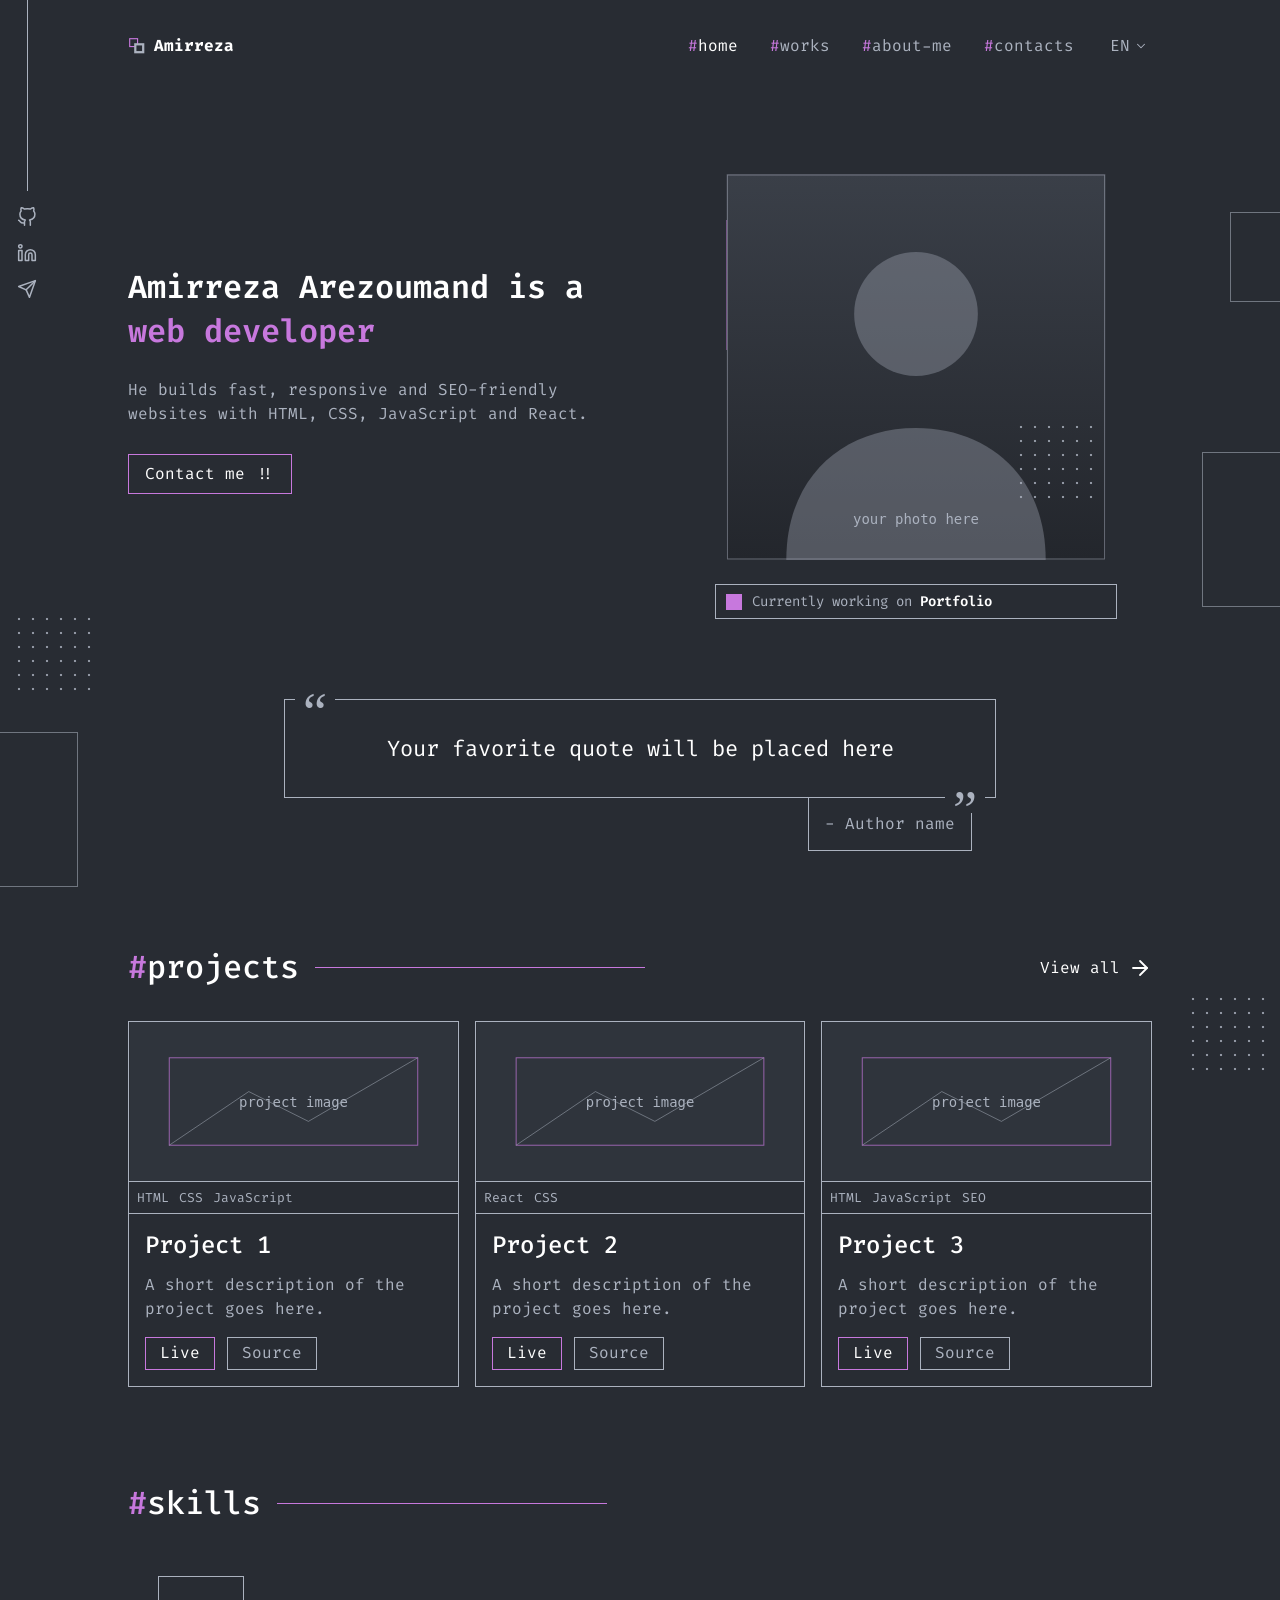
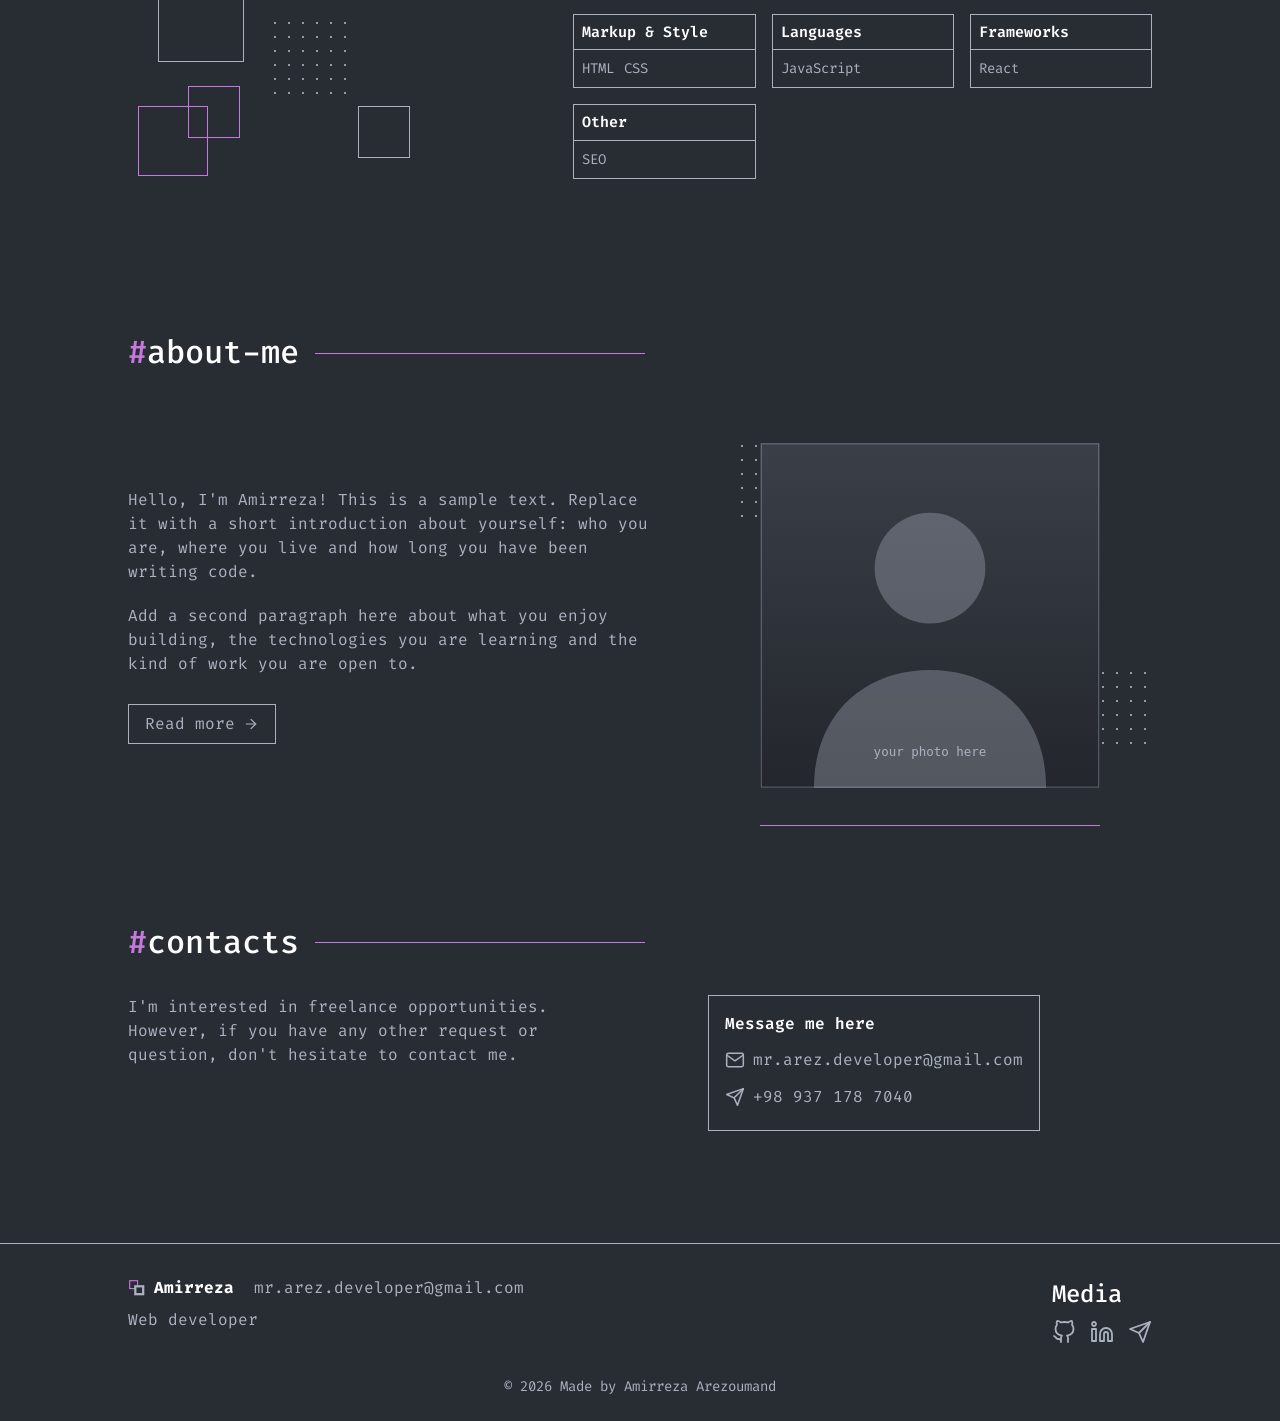
==== index.html @ 1bb5f2bb "Initial commit" ====
<!DOCTYPE html>
<html lang="en" dir="ltr">
<head>
  <meta charset="utf-8">
  <meta name="viewport" content="width=device-width, initial-scale=1">
  <title>Amirreza Arezoumand | Web Developer</title>
  <meta name="description" content="Portfolio of Amirreza Arezoumand, a web developer building fast, responsive and SEO-friendly websites with HTML, CSS, JavaScript and React.">
  <meta name="author" content="Amirreza Arezoumand">
  <meta name="theme-color" content="#282C33">
  <link rel="canonical" href="https://arezcompany.ir/">
  <link rel="icon" href="assets/favicon.svg" type="image/svg+xml">

  <meta property="og:type" content="website">
  <meta property="og:site_name" content="Amirreza Arezoumand">
  <meta property="og:title" content="Amirreza Arezoumand | Web Developer">
  <meta property="og:description" content="Portfolio of Amirreza Arezoumand, a web developer building fast, responsive and SEO-friendly websites.">
  <meta property="og:url" content="https://arezcompany.ir/">
  <meta name="twitter:card" content="summary">

  <script>
    // set direction/lang before first paint to avoid a flash
    try {
      var l = localStorage.getItem("lang") || ((navigator.language || "").toLowerCase().indexOf("fa") === 0 ? "fa" : "en");
      if (l === "fa") { document.documentElement.lang = "fa"; document.documentElement.dir = "rtl"; }
    } catch (e) {}
  </script>

  <link rel="preconnect" href="https://fonts.googleapis.com">
  <link rel="preconnect" href="https://fonts.gstatic.com" crossorigin>
  <link href="https://fonts.googleapis.com/css2?family=Fira+Code:wght@400;500;600;700&family=Vazirmatn:wght@400;500;600;700&display=swap" rel="stylesheet">
  <link rel="stylesheet" href="css/style.css">

  <script type="application/ld+json">
  {
    "@context": "https://schema.org",
    "@type": "Person",
    "name": "Amirreza Arezoumand",
    "jobTitle": "Web Developer",
    "url": "https://arezcompany.ir/",
    "email": "mailto:mr.arez.developer@gmail.com",
    "sameAs": [
      "https://github.com/Mr-AREZ",
      "https://www.linkedin.com/in/amirreza-arezoumand/"
    ]
  }
  </script>
</head>
<body data-page="home">

  <header class="site-header">
    <div class="container header-inner">
      <a class="brand" href="index.html"><img src="assets/logo.svg" alt="" width="18" height="18"><span>Amirreza</span></a>

      <nav class="main-nav" aria-label="Main">
        <ul>
          <li><a class="nav-link" data-page="home" href="index.html" data-i18n="nav.home">home</a></li>
          <li><a class="nav-link" data-page="projects" href="projects.html" data-i18n="nav.works">works</a></li>
          <li><a class="nav-link" data-page="about" href="about.html" data-i18n="nav.about">about-me</a></li>
          <li><a class="nav-link" data-page="contacts" href="contacts.html" data-i18n="nav.contacts">contacts</a></li>
        </ul>
        <div class="lang">
          <button class="lang-btn" type="button" aria-haspopup="true" aria-expanded="false" data-i18n-aria="lang.label" aria-label="Language">
            <span class="lang-current">EN</span><span data-icon="chevron"></span>
          </button>
          <div class="lang-menu">
            <button type="button" data-lang="en">EN</button>
            <button type="button" data-lang="fa">FA</button>
          </div>
        </div>
      </nav>

      <button class="burger" id="burger-open" type="button" aria-expanded="false" aria-controls="mobile-panel" data-i18n-aria="menu.open" aria-label="Open menu"><span data-icon="menu"></span></button>
    </div>
  </header>

  <div class="mobile-panel" id="mobile-panel">
    <div class="top">
      <a class="brand" href="index.html"><img src="assets/logo.svg" alt="" width="18" height="18"><span>Amirreza</span></a>
      <button class="burger" id="burger-close" type="button" style="display:inline-flex" data-i18n-aria="menu.close" aria-label="Close menu"><span data-icon="close"></span></button>
    </div>
    <ul>
      <li><a class="nav-link" data-page="home" href="index.html" data-i18n="nav.home">home</a></li>
      <li><a class="nav-link" data-page="projects" href="projects.html" data-i18n="nav.works">works</a></li>
      <li><a class="nav-link" data-page="about" href="about.html" data-i18n="nav.about">about-me</a></li>
      <li><a class="nav-link" data-page="contacts" href="contacts.html" data-i18n="nav.contacts">contacts</a></li>
    </ul>
    <div class="lang"><div class="lang-menu"><button type="button" data-lang="en">EN</button><button type="button" data-lang="fa">FA</button></div></div>
    <div class="socials">
      <a href="https://github.com/Mr-AREZ" target="_blank" rel="noopener" aria-label="GitHub"><span data-icon="github"></span></a>
      <a href="https://www.linkedin.com/in/amirreza-arezoumand/" target="_blank" rel="noopener" aria-label="LinkedIn"><span data-icon="linkedin"></span></a>
      <a href="https://t.me/+989371787040" target="_blank" rel="noopener" aria-label="Telegram"><span data-icon="telegram"></span></a>
    </div>
  </div>

  <div class="social-rail" aria-label="Social links">
    <a href="https://github.com/Mr-AREZ" target="_blank" rel="noopener" aria-label="GitHub"><span data-icon="github"></span></a>
    <a href="https://www.linkedin.com/in/amirreza-arezoumand/" target="_blank" rel="noopener" aria-label="LinkedIn"><span data-icon="linkedin"></span></a>
    <a href="https://t.me/+989371787040" target="_blank" rel="noopener" aria-label="Telegram"><span data-icon="telegram"></span></a>
  </div>

  <main>
    <span class="deco d1" aria-hidden="true"></span>
    <span class="deco d2" aria-hidden="true"></span>
    <span class="deco d3" aria-hidden="true"></span>
    <span class="deco-dots a dots" aria-hidden="true"></span>
    <span class="deco-dots b dots" aria-hidden="true"></span>

    <!-- hero -->
    <section class="hero">
      <div class="container hero-grid">
        <div>
          <h1 data-i18n-html="hero.title">Amirreza Arezoumand is a <span class="accent">web developer</span></h1>
          <p data-i18n="hero.sub">He builds fast, responsive and SEO-friendly websites with HTML, CSS, JavaScript and React.</p>
          <a class="btn" href="contacts.html" data-i18n="hero.btn">Contact me !!</a>
        </div>
        <div class="hero-wrap">
          <div class="hero-visual">
            <span class="frame-outline" aria-hidden="true"></span>
            <img class="portrait" src="assets/portrait-placeholder.svg" alt="" width="380" height="386">
            <span class="dots" aria-hidden="true"></span>
          </div>
          <p class="status"><i aria-hidden="true"></i><span data-i18n-html="hero.status">Currently working on <b>Portfolio</b></span></p>
        </div>
      </div>
    </section>

    <!-- quote -->
    <div class="container quote-wrap">
      <div class="quote-block">
        <blockquote class="quote" data-i18n="quote.text">Your favorite quote will be placed here</blockquote>
        <p class="quote-author" data-i18n="quote.author">- Author name</p>
      </div>
    </div>

    <!-- projects -->
    <section class="section" id="projects">
      <div class="container">
        <div class="section-head">
          <h2 class="section-title"><span class="hash">#</span><span data-i18n="projects.title">projects</span></h2>
          <span class="line" aria-hidden="true"></span>
          <a class="view-all" href="projects.html"><span data-i18n="projects.all">View all</span><span data-icon="arrow" data-flip></span></a>
        </div>
        <div class="cards">
          <article class="card">
            <img class="card-img" src="assets/project-placeholder.svg" alt="" width="330" height="160" loading="lazy">
            <div class="card-tags"><span>HTML</span><span>CSS</span><span>JavaScript</span></div>
            <div class="card-body">
              <h3 data-i18n="proj.name1">Project 1</h3>
              <p data-i18n="proj.desc">A short description of the project goes here.</p>
              <div class="card-actions">
                <a class="btn" href="#" data-i18n="proj.live">Live</a>
                <a class="btn secondary" href="#" data-i18n="proj.source">Source</a>
              </div>
            </div>
          </article>
          <article class="card">
            <img class="card-img" src="assets/project-placeholder.svg" alt="" width="330" height="160" loading="lazy">
            <div class="card-tags"><span>React</span><span>CSS</span></div>
            <div class="card-body">
              <h3 data-i18n="proj.name2">Project 2</h3>
              <p data-i18n="proj.desc">A short description of the project goes here.</p>
              <div class="card-actions">
                <a class="btn" href="#" data-i18n="proj.live">Live</a>
                <a class="btn secondary" href="#" data-i18n="proj.source">Source</a>
              </div>
            </div>
          </article>
          <article class="card">
            <img class="card-img" src="assets/project-placeholder.svg" alt="" width="330" height="160" loading="lazy">
            <div class="card-tags"><span>HTML</span><span>JavaScript</span><span>SEO</span></div>
            <div class="card-body">
              <h3 data-i18n="proj.name3">Project 3</h3>
              <p data-i18n="proj.desc">A short description of the project goes here.</p>
              <div class="card-actions">
                <a class="btn" href="#" data-i18n="proj.live">Live</a>
                <a class="btn secondary" href="#" data-i18n="proj.source">Source</a>
              </div>
            </div>
          </article>
        </div>
      </div>
    </section>

    <!-- skills -->
    <section class="section" id="skills">
      <div class="container">
        <div class="section-head">
          <h2 class="section-title"><span class="hash">#</span><span data-i18n="skills.title">skills</span></h2>
          <span class="line" aria-hidden="true"></span>
        </div>
        <div class="skills-layout">
          <div class="skills-decor" aria-hidden="true">
            <span class="sq" style="width:86px;height:86px;inset-inline-start:30px;top:20px"></span>
            <span class="sq p" style="width:70px;height:70px;inset-inline-start:10px;top:150px"></span>
            <span class="sq p" style="width:52px;height:52px;inset-inline-start:60px;top:130px"></span>
            <span class="sq" style="width:52px;height:52px;inset-inline-start:230px;top:150px"></span>
            <span class="dots" style="inset-inline-start:140px;top:60px"></span>
          </div>
          <div class="skills-grid">
            <div class="skill-box"><h3 data-i18n="skills.markup">Markup &amp; Style</h3><p><span>HTML</span><span>CSS</span></p></div>
            <div class="skill-box"><h3 data-i18n="skills.lang">Languages</h3><p><span>JavaScript</span></p></div>
            <div class="skill-box"><h3 data-i18n="skills.fw">Frameworks</h3><p><span>React</span></p></div>
            <div class="skill-box"><h3 data-i18n="skills.other">Other</h3><p><span>SEO</span></p></div>
          </div>
        </div>
      </div>
    </section>

    <!-- about -->
    <section class="section" id="about">
      <div class="container">
        <div class="section-head">
          <h2 class="section-title"><span class="hash">#</span><span data-i18n="about.title">about-me</span></h2>
          <span class="line" aria-hidden="true"></span>
        </div>
        <div class="about-grid">
          <div class="about-text">
            <p data-i18n="about.p1">Hello, I'm Amirreza! This is a sample text. Replace it with a short introduction about yourself: who you are, where you live and how long you have been writing code.</p>
            <p data-i18n="about.p2">Add a second paragraph here about what you enjoy building, the technologies you are learning and the kind of work you are open to.</p>
            <a class="btn secondary" href="about.html"><span data-i18n="about.btn">Read more</span><span data-icon="arrow" data-flip></span></a>
          </div>
          <div class="about-visual">
            <span class="dots" aria-hidden="true"></span>
            <img src="assets/portrait-placeholder.svg" alt="" width="340" height="420" loading="lazy">
            <span class="dots b" aria-hidden="true"></span>
          </div>
        </div>
      </div>
    </section>

    <!-- contacts -->
    <section class="section" id="contacts">
      <div class="container">
        <div class="section-head">
          <h2 class="section-title"><span class="hash">#</span><span data-i18n="contacts.title">contacts</span></h2>
          <span class="line" aria-hidden="true"></span>
        </div>
        <div class="contact-grid">
          <p data-i18n="contacts.text" style="max-width:505px">I'm interested in freelance opportunities. However, if you have any other request or question, don't hesitate to contact me.</p>
          <div class="contact-box">
            <h3 data-i18n="contacts.box">Message me here</h3>
            <ul>
              <li><a href="mailto:mr.arez.developer@gmail.com"><span data-icon="mail"></span>mr.arez.developer@gmail.com</a></li>
              <li><a href="https://t.me/+989371787040" target="_blank" rel="noopener"><span data-icon="telegram"></span>+98 937 178 7040</a></li>
            </ul>
          </div>
        </div>
      </div>
    </section>
  </main>

  <footer class="site-footer">
    <div class="container">
      <div class="footer-grid">
        <div class="footer-brand">
          <div class="brand"><img src="assets/logo.svg" alt="" width="18" height="18"><span>Amirreza</span><a class="mail" href="mailto:mr.arez.developer@gmail.com">mr.arez.developer@gmail.com</a></div>
          <p data-i18n="footer.role">Web developer</p>
        </div>
        <div class="footer-media">
          <h4 data-i18n="footer.media">Media</h4>
          <ul>
            <li><a href="https://github.com/Mr-AREZ" target="_blank" rel="noopener" aria-label="GitHub"><span data-icon="github"></span></a></li>
            <li><a href="https://www.linkedin.com/in/amirreza-arezoumand/" target="_blank" rel="noopener" aria-label="LinkedIn"><span data-icon="linkedin"></span></a></li>
            <li><a href="https://t.me/+989371787040" target="_blank" rel="noopener" aria-label="Telegram"><span data-icon="telegram"></span></a></li>
          </ul>
        </div>
      </div>
      <p class="copyright">© <span class="year">2026</span> <span data-i18n="footer.copy">Made by Amirreza Arezoumand</span></p>
    </div>
  </footer>

  <script src="js/i18n.js"></script>
  <script src="js/main.js"></script>
</body>
</html>
---- css/style.css ----
/* ==========================================================
   Portfolio — Amirreza Arezoumand
   Design tokens taken from the "Portfolio (Community)" Figma file
   ========================================================== */

:root {
  --bg: #282c33;
  --primary: #c778dd;
  --gray: #abb2bf;
  --white: #ffffff;
  --container: 1024px;
  --gutter: 16px;
  --font-latin: "Fira Code", ui-monospace, "SFMono-Regular", Menlo, Consolas, monospace;
  --font-fa: "Vazirmatn", "Fira Code", system-ui, sans-serif;
}

*,
*::before,
*::after { box-sizing: border-box; margin: 0; padding: 0; }

html { scroll-behavior: smooth; }

body {
  background: var(--bg);
  color: var(--gray);
  font-family: var(--font-latin);
  font-size: 16px;
  line-height: 1.5;
  min-height: 100vh;
  display: flex;
  flex-direction: column;
  position: relative;
  overflow-x: hidden;
}

html[lang="fa"] body { font-family: var(--font-fa); line-height: 1.8; }

img, svg { display: block; max-width: 100%; }
a { color: inherit; text-decoration: none; }
ul { list-style: none; }
button { font: inherit; color: inherit; background: none; border: 0; cursor: pointer; }

:focus-visible { outline: 2px solid var(--primary); outline-offset: 3px; }

.container { width: min(var(--container), 100% - 2 * var(--gutter)); margin-inline: auto; position: relative; z-index: 1; }
main { flex: 1; position: relative; overflow-x: clip; }
html { overflow-x: clip; }

.accent { color: var(--primary); }
.sr-only { position: absolute; width: 1px; height: 1px; overflow: hidden; clip: rect(0 0 0 0); white-space: nowrap; }

/* ---------- icons ---------- */
.icon { width: 24px; height: 24px; fill: none; stroke: currentColor; stroke-width: 1.8; stroke-linecap: round; stroke-linejoin: round; }
html[dir="rtl"] .icon-flip { transform: scaleX(-1); }

/* ---------- header ---------- */
.site-header { padding-block: 32px; position: relative; z-index: 20; }
.header-inner { display: flex; align-items: center; justify-content: space-between; gap: 24px; }

.brand { display: inline-flex; align-items: center; gap: 8px; color: var(--white); font-weight: 700; font-size: 16px; }
.brand img { width: 18px; height: 18px; }

.main-nav { display: flex; align-items: center; gap: 32px; }
.main-nav ul { display: flex; gap: 32px; }
.nav-link { color: var(--gray); transition: color .2s; }
.nav-link::before { content: "#"; color: var(--primary); }
.nav-link:hover, .nav-link.active { color: var(--white); }

/* language switcher */
.lang { position: relative; }
.lang-btn { display: inline-flex; align-items: center; gap: 4px; color: var(--gray); padding: 2px 4px; }
.lang-btn:hover { color: var(--white); }
.lang-btn .icon { width: 14px; height: 14px; }
.lang-menu { position: absolute; inset-inline-end: 0; top: calc(100% + 8px); min-width: 72px; border: 1px solid var(--gray); background: var(--bg); display: none; z-index: 30; }
.lang.open .lang-menu { display: block; }
.lang-menu button { display: block; width: 100%; padding: 6px 12px; text-align: start; color: var(--gray); }
.lang-menu button:hover, .lang-menu button[aria-current="true"] { color: var(--white); background: rgba(171, 178, 191, .12); }

/* burger */
.burger { display: none; color: var(--gray); }
.mobile-panel { display: none; }

/* social rail (desktop) */
.social-rail { position: absolute; inset-inline-start: 17px; top: 0; z-index: 2; display: flex; flex-direction: column; align-items: center; gap: 16px; }
.social-rail::before { content: ""; width: 1px; height: 191px; background: var(--gray); }
.social-rail a { color: var(--gray); transition: color .2s; }
.social-rail a:hover { color: var(--primary); }
.social-rail .icon { width: 20px; height: 20px; }

/* ---------- buttons ---------- */
.btn { display: inline-flex; align-items: center; gap: 8px; padding: 8px 16px; border: 1px solid var(--primary); color: var(--white); line-height: 1.4; cursor: pointer; transition: background .2s, border-color .2s; }
.btn:hover { background: rgba(199, 120, 221, .2); }
.btn.secondary { border-color: var(--gray); color: var(--gray); }
.btn.secondary:hover { background: rgba(171, 178, 191, .12); color: var(--white); }
.btn .icon { width: 16px; height: 16px; }
.btn[disabled] { opacity: .6; cursor: progress; }

/* ---------- titles ---------- */
.section { padding-block: 48px; }
.section-head { display: flex; align-items: center; gap: 16px; margin-bottom: 32px; }
.section-title { display: flex; align-items: center; gap: 0; font-size: 32px; font-weight: 500; color: var(--white); line-height: 1.3; }
.section-title .hash { color: var(--primary); }
.section-head .line { height: 1px; background: var(--primary); flex: 0 1 clamp(40px, 30vw, 330px); min-width: 24px; }
.section-head .view-all { white-space: nowrap; margin-inline-start: auto; color: var(--white); display: inline-flex; align-items: center; gap: 8px; }
.section-head .view-all:hover { color: var(--primary); }

.page-head { padding-top: 48px; }
.page-title { font-size: 32px; font-weight: 500; color: var(--white); line-height: 1.3; }
.page-title .slash { color: var(--primary); }
.page-sub { margin-top: 8px; }

/* ---------- hero ---------- */
.hero { padding-block: 48px 32px; }
.hero-grid { display: grid; grid-template-columns: 1.1fr 1fr; gap: 32px; align-items: center; }
.hero h1 { font-size: 32px; line-height: 1.4; font-weight: 600; color: var(--white); }
html[lang="fa"] .hero h1 { line-height: 1.6; }
.hero p { margin-top: 24px; max-width: 460px; }
.hero .btn { margin-top: 28px; }

.hero-visual { position: relative; min-height: 420px; display: flex; justify-content: center; align-items: flex-end; }
.hero-visual .portrait { width: min(380px, 100%); height: 386px; object-fit: contain; position: relative; z-index: 1; }
.frame-outline { position: absolute; z-index: 0; inset-inline-start: 0; top: 80px; width: 130px; height: 130px; border: 1px solid var(--primary); }
.frame-outline::after { content: ""; position: absolute; inset-inline-start: 38px; top: -26px; width: 72px; height: 72px; border: 1px solid var(--primary); }
.hero-visual .dots { position: absolute; inset-inline-end: 8px; bottom: 56px; z-index: 2; }
.status { position: relative; z-index: 2; margin-top: -1px; display: flex; align-items: center; gap: 10px; border: 1px solid var(--gray); padding: 6px 10px; font-size: 14px; background: var(--bg); width: min(402px, 100%); }
.status i { width: 16px; height: 16px; background: var(--primary); flex: none; }
.status b { color: var(--white); font-weight: 600; }
.hero-wrap { display: flex; flex-direction: column; align-items: center; }

.dots { width: 84px; height: 84px; background-image: radial-gradient(circle, var(--gray) 1px, transparent 1.6px); background-size: 14px 14px; opacity: .8; }

/* ---------- quote ---------- */
.quote-wrap { padding-block: 48px; display: flex; justify-content: center; }
.quote { position: relative; max-width: 712px; width: 100%; border: 1px solid var(--gray); padding: 32px; color: var(--white); font-size: 22px; line-height: 1.5; text-align: center; background: var(--bg); }
html[lang="fa"] .quote { font-size: 20px; }
.quote::before, .quote::after { position: absolute; background: var(--bg); padding: 0 8px; color: var(--gray); font-size: 54px; line-height: 1; height: 30px; font-family: Georgia, serif; }
.quote::before { content: "\201C"; inset-inline-start: 10px; top: -14px; }
.quote::after { content: "\201D"; inset-inline-end: 10px; bottom: -16px; }
.quote-block { max-width: 712px; width: 100%; display: flex; flex-direction: column; }
.quote-author { align-self: flex-end; margin-inline-end: 24px; margin-top: -1px; border: 1px solid var(--gray); padding: 14px 16px; color: var(--gray); }

/* ---------- cards ---------- */
.cards { display: grid; grid-template-columns: repeat(3, 1fr); gap: 16px; align-items: start; }
.card { border: 1px solid var(--gray); background: var(--bg); transition: border-color .2s; }
.card:hover { border-color: var(--primary); }
.card-img { width: 100%; height: 160px; object-fit: cover; border-bottom: 1px solid var(--gray); }
.card-tags { padding: 6px 8px; border-bottom: 1px solid var(--gray); font-size: 13px; display: flex; flex-wrap: wrap; gap: 4px 10px; }
.card-body { padding: 16px; }
.card-body h3 { color: var(--white); font-size: 24px; font-weight: 500; line-height: 1.3; }
.card-body p { margin-top: 12px; }
.card-actions { margin-top: 16px; display: flex; flex-wrap: wrap; gap: 12px; }
.card-actions .btn { padding: 4px 14px; }

/* ---------- skills ---------- */
.skills-layout { display: grid; grid-template-columns: 1fr 1.4fr; gap: 32px; align-items: center; }
.skills-decor { position: relative; min-height: 280px; }
.skills-decor .sq { position: absolute; border: 1px solid var(--gray); }
.skills-decor .sq.p { border-color: var(--primary); }
.skills-decor .dots { position: absolute; }
.skills-grid { display: grid; grid-template-columns: repeat(auto-fill, minmax(170px, 1fr)); gap: 16px; align-items: start; }
.skill-box { border: 1px solid var(--gray); }
.skill-box h3 { color: var(--white); font-size: 15px; font-weight: 600; padding: 6px 8px; border-bottom: 1px solid var(--gray); }
.skill-box p { padding: 8px; font-size: 14px; display: flex; flex-wrap: wrap; gap: 4px 10px; }

/* ---------- about ---------- */
.about-grid { display: grid; grid-template-columns: 1.2fr 1fr; gap: 48px; align-items: center; }
.about-text p + p { margin-top: 20px; }
.about-text .btn { margin-top: 28px; }
.about-visual { position: relative; display: flex; justify-content: center; }
.about-visual img { width: min(340px, 100%); height: 420px; object-fit: contain; position: relative; z-index: 1; border-bottom: 1px solid var(--primary); }
.about-visual .dots { position: absolute; inset-inline-start: 6%; top: 8%; }
.about-visual .dots.b { inset-inline-start: auto; inset-inline-end: 0; top: auto; bottom: 18%; }

/* ---------- contacts ---------- */
.contact-grid { display: grid; grid-template-columns: 1.2fr 1fr; gap: 48px; align-items: start; }
.contact-box { border: 1px solid var(--gray); padding: 16px; width: fit-content; min-width: 230px; }
.contact-box h3 { color: var(--white); font-size: 16px; font-weight: 600; margin-bottom: 12px; }
.contact-box li + li { margin-top: 8px; }
.contact-box a { display: inline-flex; align-items: center; gap: 8px; color: var(--gray); direction: ltr; unicode-bidi: plaintext; }
.contact-box a:hover { color: var(--primary); }
.contact-box .icon { width: 20px; height: 20px; }

.form { display: grid; gap: 16px; max-width: 560px; }
.field label { display: block; margin-bottom: 6px; color: var(--white); font-size: 14px; }
.field input, .field textarea { width: 100%; background: transparent; color: var(--white); border: 1px solid var(--gray); padding: 8px 12px; font: inherit; }
.field input:hover, .field textarea:hover { border-color: var(--white); }
.field input:focus, .field textarea:focus { outline: none; border-color: var(--primary); }
.field textarea { min-height: 140px; resize: vertical; }
.hp { position: absolute; left: -9999px; width: 1px; height: 1px; opacity: 0; }
.form-status { min-height: 1.5em; font-size: 14px; }
.form-status.ok { color: #7ee2a8; }
.form-status.err { color: #ff8a8a; }

/* ---------- footer ---------- */
.site-footer { border-top: 1px solid var(--gray); margin-top: 64px; padding-block: 32px 24px; position: relative; z-index: 1; }
.footer-grid { display: flex; justify-content: space-between; gap: 24px; flex-wrap: wrap; }
.footer-brand .brand { margin-bottom: 8px; flex-wrap: wrap; row-gap: 2px; }
.footer-brand a.mail { margin-inline-start: 12px; font-weight: 400; color: var(--gray); }
.footer-brand a.mail:hover { color: var(--primary); }
.footer-media h4 { color: var(--white); font-size: 24px; font-weight: 500; margin-bottom: 8px; }
.footer-media ul { display: flex; gap: 14px; }
.footer-media a { color: var(--gray); }
.footer-media a:hover { color: var(--primary); }
.copyright { text-align: center; margin-top: 32px; font-size: 14px; }

/* ---------- decorations ---------- */
.deco { position: absolute; border: 1px solid var(--gray); opacity: .55; pointer-events: none; z-index: 0; }
.deco.d1 { width: 155px; height: 155px; inset-inline-start: -77px; top: 640px; }
.deco.d2 { width: 155px; height: 155px; inset-inline-end: -77px; top: 360px; }
.deco.d3 { width: 90px; height: 90px; inset-inline-end: -40px; top: 120px; }
.deco-dots { position: absolute; z-index: 0; pointer-events: none; }
.deco-dots.a { inset-inline-start: 12px; top: 520px; }
.deco-dots.b { inset-inline-end: 10px; top: 900px; }

/* ---------- responsive ---------- */
@media (max-width: 1100px) {
  .social-rail { display: none; }
  .deco, .deco-dots { display: none; }
}

@media (max-width: 860px) {
  .main-nav { display: none; }
  .burger { display: inline-flex; z-index: 60; }
  .site-header { padding-block: 16px; }

  .mobile-panel { position: fixed; inset: 0; z-index: 50; background: var(--bg); padding: 16px; display: none; flex-direction: column; }
  .mobile-panel.open { display: flex; }
  .mobile-panel .top { display: flex; justify-content: space-between; align-items: center; }
  .mobile-panel ul { margin-top: 48px; display: grid; gap: 28px; }
  .mobile-panel .nav-link { font-size: 32px; color: var(--white); }
  .mobile-panel .lang { margin-top: 32px; }
  .mobile-panel .lang-menu { position: static; display: flex; gap: 8px; border: 0; margin-top: 8px; }
  .mobile-panel .lang-menu button { border: 1px solid var(--gray); width: auto; }
  .mobile-panel .socials { margin-top: auto; display: flex; justify-content: center; gap: 16px; padding-bottom: 32px; }
  .mobile-panel .socials a { color: var(--gray); }
  .mobile-panel .socials .icon { width: 32px; height: 32px; }

  .hero-grid, .about-grid, .contact-grid, .skills-layout { grid-template-columns: 1fr; }
  .hero h1 { font-size: 28px; }
  .hero-visual { min-height: 0; }
  .skills-decor { display: none; }
  .cards { grid-template-columns: 1fr; }
  .quote-wrap { padding-inline: 8px; }
  .quote { font-size: 18px; padding: 28px 20px; }
  .quote-author { margin-inline-end: 8px; }
  .section-title, .page-title { font-size: 28px; }
  .section-head { gap: 12px; }
  .footer-brand a.mail { margin-inline-start: 0; flex-basis: 100%; }
  .about-visual img { height: 340px; }
}

@media (min-width: 861px) and (max-width: 1000px) {
  .cards { grid-template-columns: repeat(2, 1fr); }
}

@media (prefers-reduced-motion: reduce) {
  html { scroll-behavior: auto; }
  * { transition: none !important; }
}
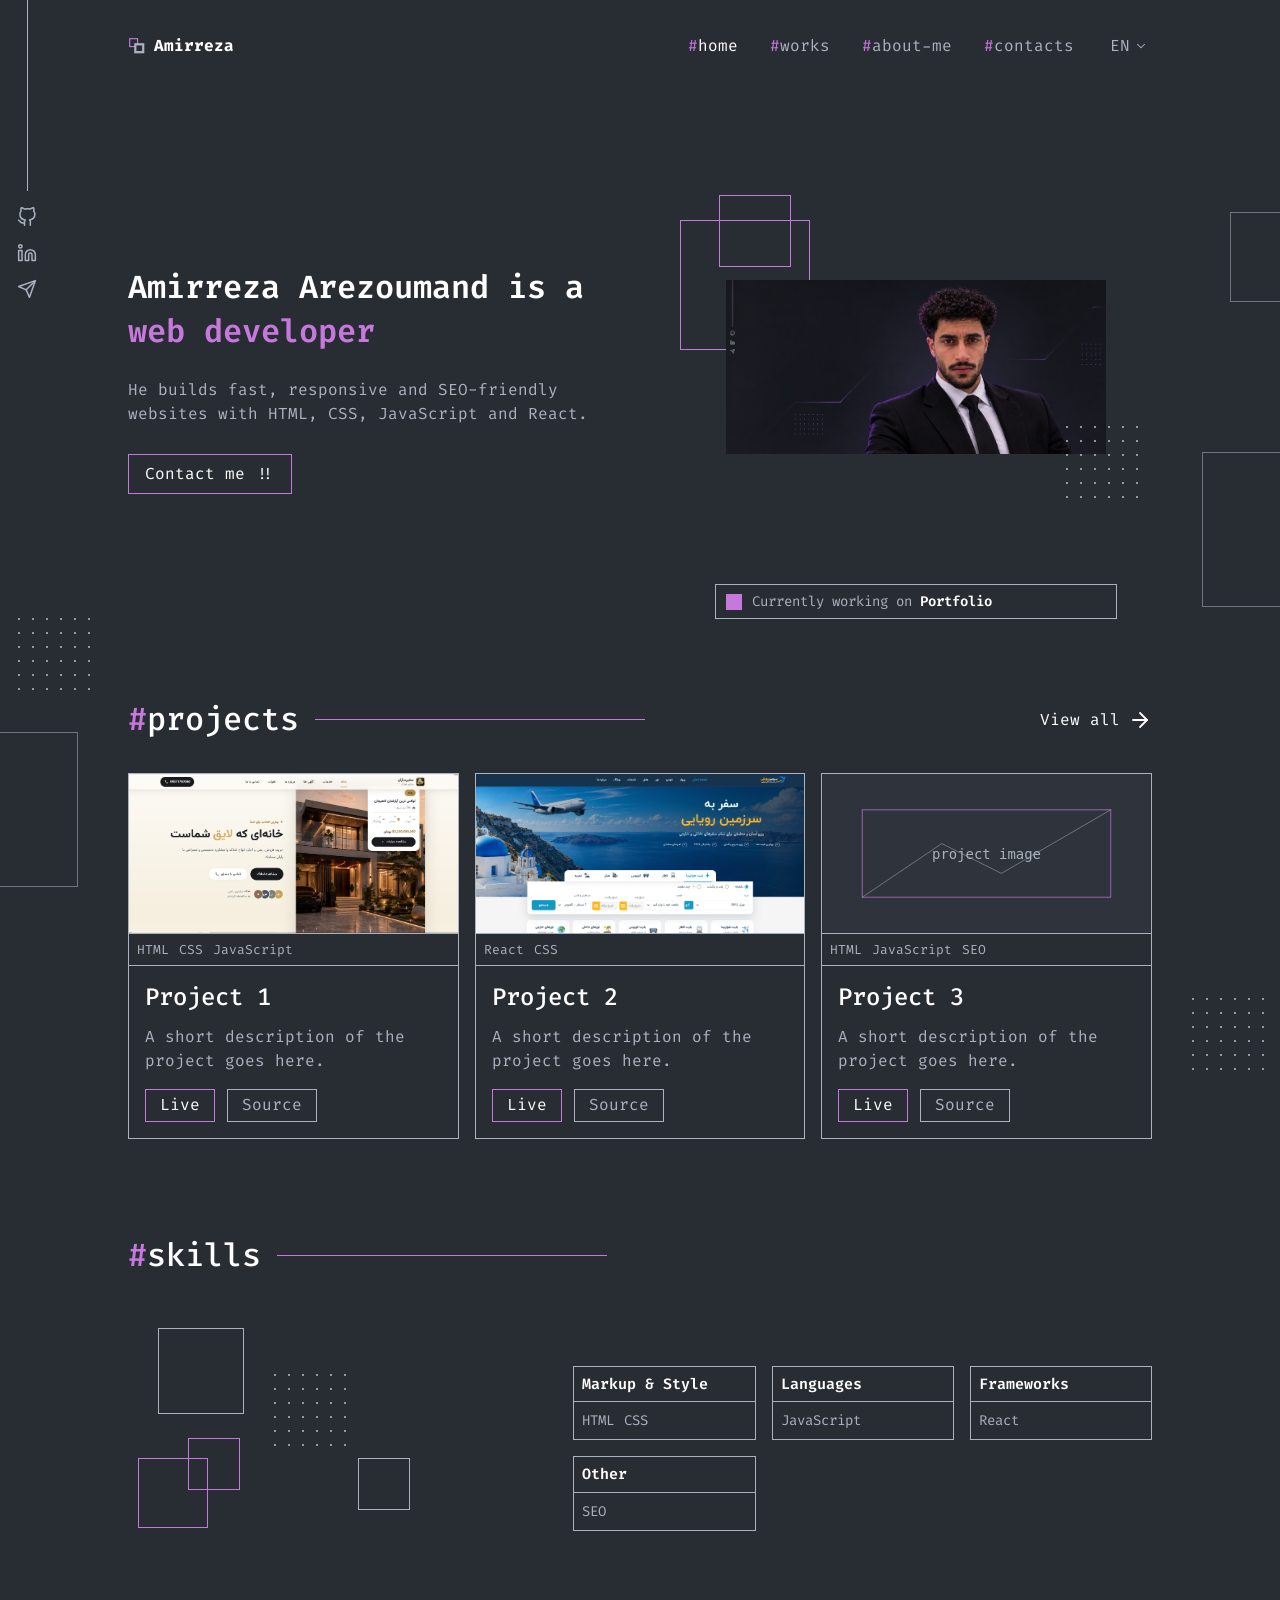
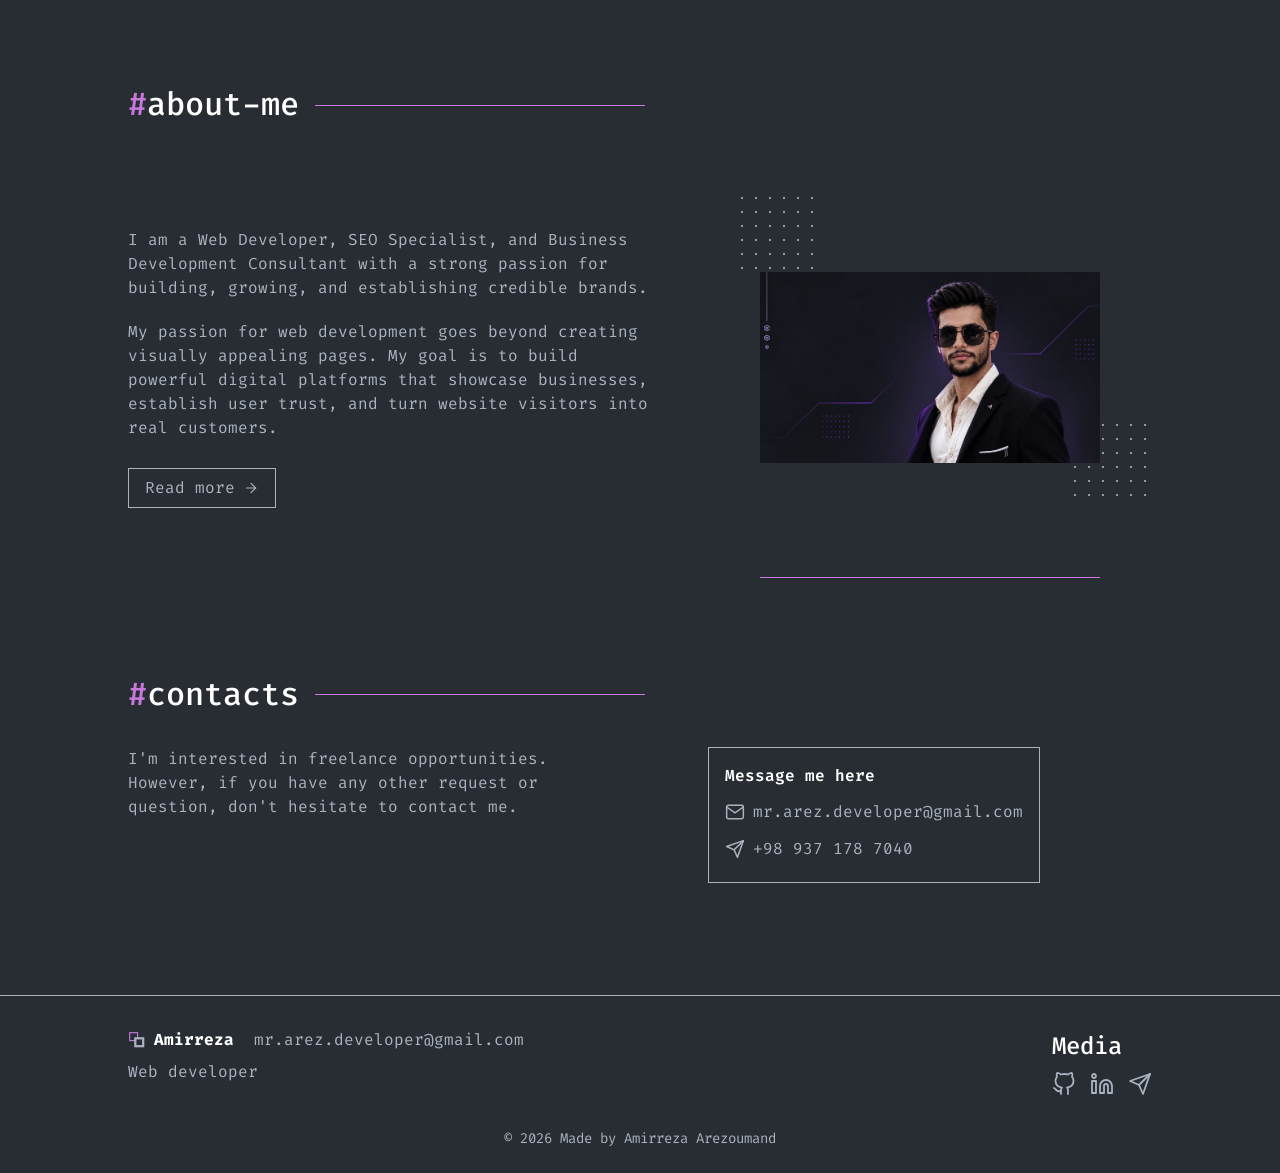
==== commit f2d3e092: "feat(content): add personal profile, project details, and assets" ====
--- a/index.html
+++ b/index.html
@@ -116,21 +116,13 @@
         <div class="hero-wrap">
           <div class="hero-visual">
             <span class="frame-outline" aria-hidden="true"></span>
-            <img class="portrait" src="assets/portrait-placeholder.svg" alt="" width="380" height="386">
+            <img class="portrait" src="./assets/Images/Me.png" alt="" width="380" height="386">
             <span class="dots" aria-hidden="true"></span>
           </div>
           <p class="status"><i aria-hidden="true"></i><span data-i18n-html="hero.status">Currently working on <b>Portfolio</b></span></p>
         </div>
       </div>
     </section>
-
-    <!-- quote -->
-    <div class="container quote-wrap">
-      <div class="quote-block">
-        <blockquote class="quote" data-i18n="quote.text">Your favorite quote will be placed here</blockquote>
-        <p class="quote-author" data-i18n="quote.author">- Author name</p>
-      </div>
-    </div>
 
     <!-- projects -->
     <section class="section" id="projects">
@@ -142,26 +134,26 @@
         </div>
         <div class="cards">
           <article class="card">
-            <img class="card-img" src="assets/project-placeholder.svg" alt="" width="330" height="160" loading="lazy">
+            <img class="card-img" src="./assets/Images/safirsazanImg.PNG" alt="" width="330" height="160" loading="lazy">
             <div class="card-tags"><span>HTML</span><span>CSS</span><span>JavaScript</span></div>
             <div class="card-body">
               <h3 data-i18n="proj.name1">Project 1</h3>
-              <p data-i18n="proj.desc">A short description of the project goes here.</p>
+              <p data-i18n="proj.desc">Designed and developed a professional real estate website for Safir Sazan, a real estate consultancy based in Lahijan, Iran.</p>
               <div class="card-actions">
-                <a class="btn" href="#" data-i18n="proj.live">Live</a>
-                <a class="btn secondary" href="#" data-i18n="proj.source">Source</a>
+                <a class="btn" href="https://safirsazan.ir" data-i18n="proj.live">Live</a>
+                <a class="btn secondary" href="https://github.com/armin-panahi/safirsazan.ir" data-i18n="proj.source">Source</a>
               </div>
             </div>
           </article>
           <article class="card">
-            <img class="card-img" src="assets/project-placeholder.svg" alt="" width="330" height="160" loading="lazy">
+            <img class="card-img" src="./assets/Images/sarzaminRoyayiImg.PNG" alt="" width="330" height="160" loading="lazy">
             <div class="card-tags"><span>React</span><span>CSS</span></div>
             <div class="card-body">
               <h3 data-i18n="proj.name2">Project 2</h3>
               <p data-i18n="proj.desc">A short description of the project goes here.</p>
               <div class="card-actions">
-                <a class="btn" href="#" data-i18n="proj.live">Live</a>
-                <a class="btn secondary" href="#" data-i18n="proj.source">Source</a>
+                <a class="btn" href="https://sarzaminroyayi.ir" data-i18n="proj.live">Live</a>
+                <a class="btn secondary" href="https://sarzaminroyayi.ir" data-i18n="proj.source">Source</a>
               </div>
             </div>
           </article>
@@ -215,13 +207,13 @@
         </div>
         <div class="about-grid">
           <div class="about-text">
-            <p data-i18n="about.p1">Hello, I'm Amirreza! This is a sample text. Replace it with a short introduction about yourself: who you are, where you live and how long you have been writing code.</p>
-            <p data-i18n="about.p2">Add a second paragraph here about what you enjoy building, the technologies you are learning and the kind of work you are open to.</p>
+            <p data-i18n="about.p1">I am a Web Developer, SEO Specialist, and Business Development Consultant with a strong passion for building, growing, and establishing credible brands.</p>
+            <p data-i18n="about.p2">My passion for web development goes beyond creating visually appealing pages. My goal is to build powerful digital platforms that showcase businesses, establish user trust, and turn website visitors into real customers.</p>
             <a class="btn secondary" href="about.html"><span data-i18n="about.btn">Read more</span><span data-icon="arrow" data-flip></span></a>
           </div>
           <div class="about-visual">
             <span class="dots" aria-hidden="true"></span>
-            <img src="assets/portrait-placeholder.svg" alt="" width="340" height="420" loading="lazy">
+            <img src="./assets/Images/I.png" alt="" width="340" height="420" loading="lazy">
             <span class="dots b" aria-hidden="true"></span>
           </div>
         </div>
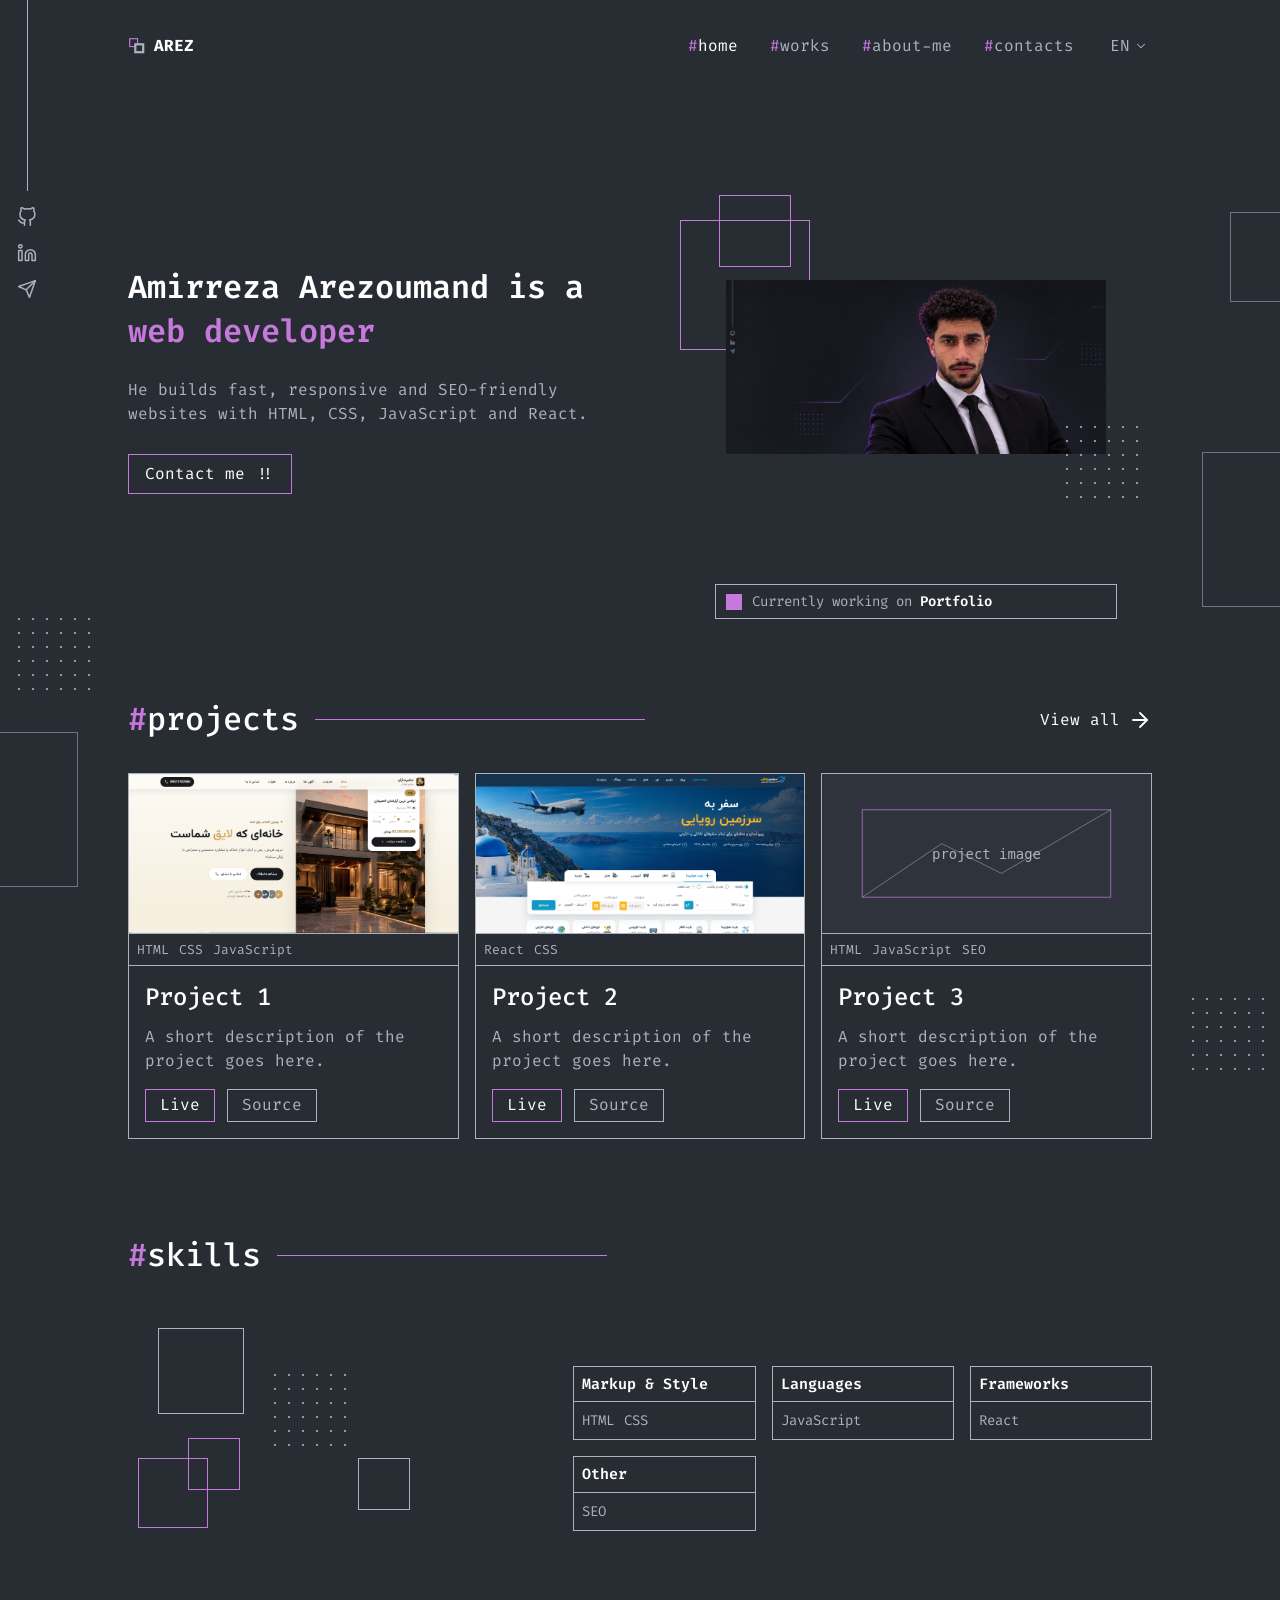
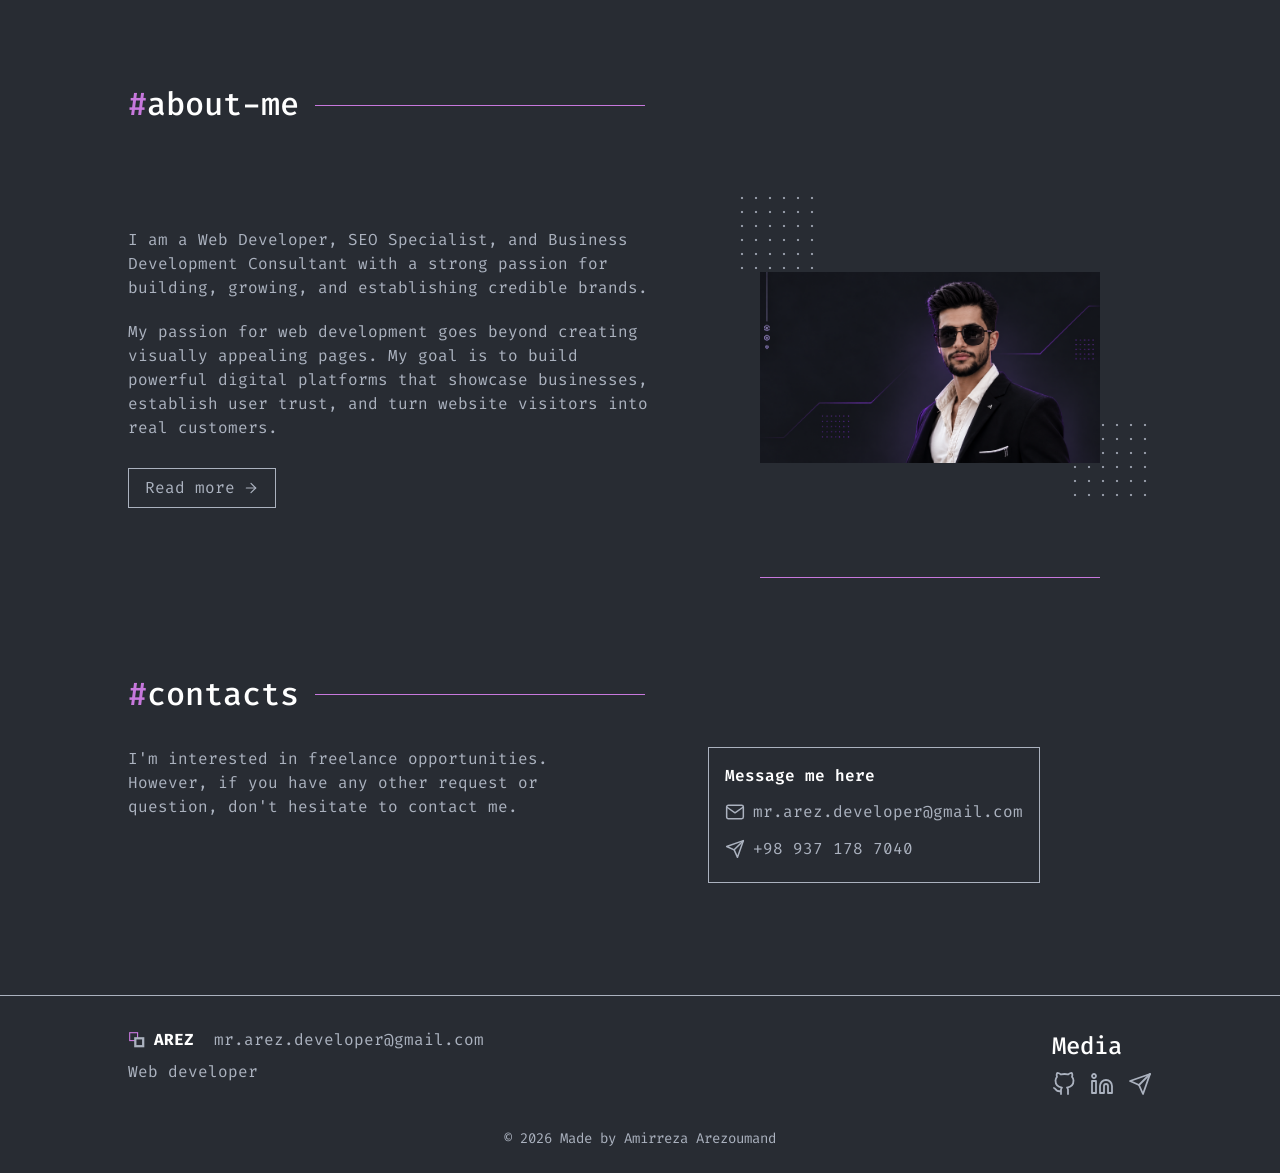
==== commit b0b487a0: "feat(content): add personal profile" ====
--- a/index.html
+++ b/index.html
@@ -49,7 +49,7 @@
 
   <header class="site-header">
     <div class="container header-inner">
-      <a class="brand" href="index.html"><img src="assets/logo.svg" alt="" width="18" height="18"><span>Amirreza</span></a>
+      <a class="brand" href="index.html"><img src="assets/logo.svg" alt="" width="18" height="18"><span>AREZ</span></a>
 
       <nav class="main-nav" aria-label="Main">
         <ul>
@@ -245,7 +245,7 @@
     <div class="container">
       <div class="footer-grid">
         <div class="footer-brand">
-          <div class="brand"><img src="assets/logo.svg" alt="" width="18" height="18"><span>Amirreza</span><a class="mail" href="mailto:mr.arez.developer@gmail.com">mr.arez.developer@gmail.com</a></div>
+          <div class="brand"><img src="assets/logo.svg" alt="" width="18" height="18"><span>AREZ</span><a class="mail" href="mailto:mr.arez.developer@gmail.com">mr.arez.developer@gmail.com</a></div>
           <p data-i18n="footer.role">Web developer</p>
         </div>
         <div class="footer-media">
